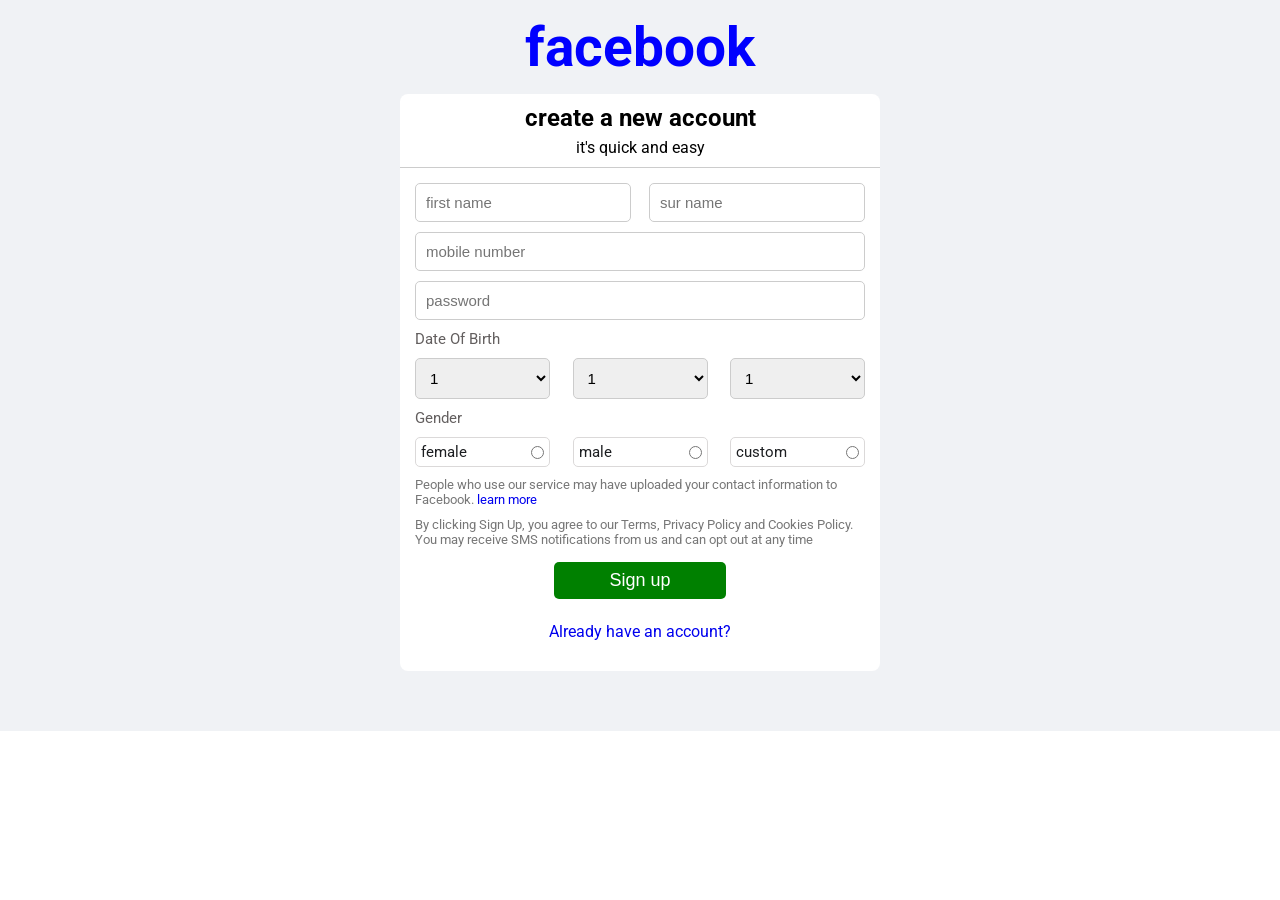
==== index.html @ 957b7621 "initial commit" ====
<!DOCTYPE html>
<html lang="en">

<head>
    <meta charset="UTF-8">
    <meta name="viewport" content="width=device-width, initial-scale=1.0">
    <title>facebook-signup</title>
    <link rel="preconnect" href="https://fonts.googleapis.com">
    <link rel="preconnect" href="https://fonts.gstatic.com" crossorigin>
    <link href="https://fonts.googleapis.com/css2?family=Roboto:ital,wght@0,100..900;1,100..900&display=swap"
        rel="stylesheet">
    <link rel="stylesheet" href="/facebook-signup/styles.css" />
</head>

<body>
    <div class="main-div">
        <h1 id="logo">facebook</h1>
        <form>
            <div class="signup-form">
                <div class="form-heading">
                    <h2> create a new account</h2>
                    <p>it's quick and easy</p>
                </div>
                <div class="input-fields">
                    <div class="half-width">
                        <input type="text" placeholder="first name" />
                    </div>
                    <div class="half-width">
                        <input type="text" placeholder="sur name" />
                    </div>
                    <div class="full-width">
                        <input type="numbers" placeholder="mobile number" />
                    </div>
                    <div class="full-width">
                        <input type="password" placeholder="password" />
                    </div>
                    <label>Date Of Birth</label>
                    <div class="dob-div">
                        <div class="quat-width">
                            <select>
                                <option>1</option>
                            </select>
                        </div>
                        <div class="quat-width">
                            <select>
                                <option>1</option>
                            </select>
                        </div>
                        <div class="quat-width">
                            <select>
                                <option>1</option>
                            </select>
                        </div>
                    </div>
                    <label>Gender</label>
                    <div class="dob-div">
                        <div class="quat-width">
                            <div class="radio-div">
                                <label class="radio-label">female</label>
                                <input type="radio" class="radio-input" />
                            </div>
                        </div>
                        <div class="quat-width">
                            <div class="radio-div">
                                <label class="radio-label">male</label>
                                <input type="radio" class="radio-input" />
                            </div>
                        </div>
                        <div class="quat-width">
                            <div class="radio-div">
                                <label class="radio-label">custom</label>
                                <input type="radio" class="radio-input" />
                            </div>
                        </div>
                    </div>
                    <small>People who use our service may have uploaded your contact information to Facebook. <a
                            href="https://www.facebook.com">learn more</a>
                    </small>
                    <small>By clicking Sign Up, you agree to our Terms, Privacy Policy and Cookies Policy. You may
                        receive SMS notifications from us and can opt out at any time

                    </small>
                    <div class="button-div">
                        <button class="sign-btn">Sign up</button>
                    </div>
                    <div class="account-div">
                        <a href="https://www.facebook.com/login/">Already have an account?</a>
                    </div>
                </div>

            </div>
    </div>

    </div>
    </form>

    </div>
</body>

</html>
---- facebook-signup/styles.css ----
body, h1, h2, p {
    margin: 0;
    font-family: "Roboto", sans-serif;
}

.main-div {
    background-color: #f0f2f5;
    display: flex;
    justify-content: center;
    flex-direction: column;
    align-items: center;
    padding-bottom: 60px;
}

#logo {
    font-size: 55px;
    color: blue;
    padding: 15px 0px;

}

.signup-form {
    background-color: #fff;
    width: 480px;
    border-radius: 8px;

}

.form-heading {
    text-align: center;
    padding: 10px;
    border-bottom: 1px solid #ccc;
    
}

h2 {
    padding-bottom: 6px;
}

.input-fields {
    padding: 15px;
    display: flex;
    justify-content: space-between;
    flex-wrap: wrap;
}

input, select {
    padding: 10px;
     border: 1px solid #ccc;
     border-radius: 5px;
     width: 100%;
     margin-bottom: 10px;
     font-size: 15px;
}

.half-width {
    width: 48%;
    display: flex;
}

.full-width {
    width: 100%;
    display: flex;

}

label{
    font-size: 15px;
    color: rgb(99, 95, 95);
    padding-bottom: 10px;
}

.dob-div {
    display: flex;
    width: 100%;
    justify-content: space-between;
}

.quat-width {
    width: 30%;
    display: flex;

}

.radio-div {
     border: 1px solid #dbd9d9;
     border-radius: 5px;
     width: 100%;
     padding: 5px;
     display: flex;
     align-items: center;
     justify-content: space-between;

}

.radio-label {
    padding-bottom: 0;
    font-size: 15px;
    color:  #1c1e21;
}

.radio-input {
    margin: 0;
    width: auto;

}

small {
    padding-top: 10px;
    font-size: 13px;
    color: #777;
}

a {
    text-decoration: none;
}


.button-div {
    padding: 15px 0px;
    display: flex;
    width: 100%;
    justify-content: center;

}

.sign-btn {
    border: 0;
    background-color: green;
    color:#fff;
    padding: 8px 55px;
    border-radius: 5px; 
    align-items: center;
    font-size: 18px;
    font-weight: 500;
}

.account-div {
    display: flex;
    justify-content: center;
    width: 100%;
    padding-bottom: 15px;
    padding-top: 8px;
}
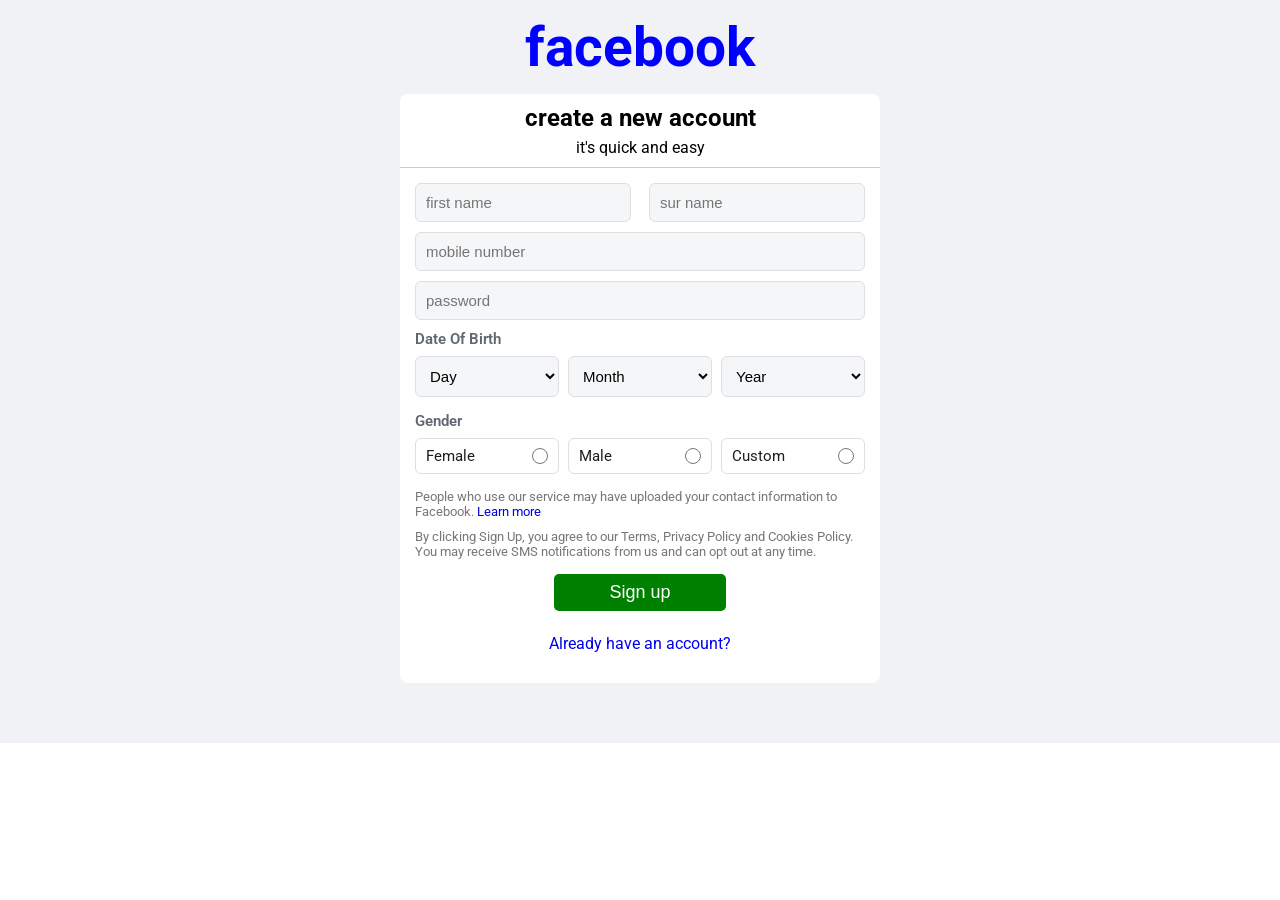
==== commit c78a4162: "initial commit" ====
--- a/index.html
+++ b/index.html
@@ -9,7 +9,7 @@
     <link rel="preconnect" href="https://fonts.gstatic.com" crossorigin>
     <link href="https://fonts.googleapis.com/css2?family=Roboto:ital,wght@0,100..900;1,100..900&display=swap"
         rel="stylesheet">
-    <link rel="stylesheet" href="/facebook-signup/styles.css" />
+    <link rel="stylesheet" href="./styles.css" />
 </head>
 
 <body>
@@ -29,7 +29,7 @@
                         <input type="text" placeholder="sur name" />
                     </div>
                     <div class="full-width">
-                        <input type="numbers" placeholder="mobile number" />
+                        <input type="text" placeholder="mobile number" />
                     </div>
                     <div class="full-width">
                         <input type="password" placeholder="password" />
@@ -37,18 +37,18 @@
                     <label>Date Of Birth</label>
                     <div class="dob-div">
                         <div class="quat-width">
-                            <select>
-                                <option>1</option>
+                            <select id="day">
+                                <option value="">Day</option>
                             </select>
                         </div>
                         <div class="quat-width">
-                            <select>
-                                <option>1</option>
+                            <select id="month">
+                                <option value="">Month</option>
                             </select>
                         </div>
                         <div class="quat-width">
-                            <select>
-                                <option>1</option>
+                            <select id="year">
+                                <option value="">Year</option>
                             </select>
                         </div>
                     </div>
@@ -56,30 +56,59 @@
                     <div class="dob-div">
                         <div class="quat-width">
                             <div class="radio-div">
-                                <label class="radio-label">female</label>
-                                <input type="radio" class="radio-input" />
+                                <label class="radio-label">Female</label>
+                                <input type="radio" name="gender" value="female" class="radio-input" />
                             </div>
                         </div>
                         <div class="quat-width">
                             <div class="radio-div">
-                                <label class="radio-label">male</label>
-                                <input type="radio" class="radio-input" />
+                                <label class="radio-label">Male</label>
+                                <input type="radio" name="gender" value="male" class="radio-input" />
                             </div>
                         </div>
                         <div class="quat-width">
                             <div class="radio-div">
-                                <label class="radio-label">custom</label>
-                                <input type="radio" class="radio-input" />
+                                <label class="radio-label">Custom</label>
+                                <input type="radio" name="gender" value="custom" class="radio-input" />
                             </div>
                         </div>
                     </div>
                     <small>People who use our service may have uploaded your contact information to Facebook. <a
-                            href="https://www.facebook.com">learn more</a>
+                            href="https://www.facebook.com">Learn more</a>
                     </small>
                     <small>By clicking Sign Up, you agree to our Terms, Privacy Policy and Cookies Policy. You may
-                        receive SMS notifications from us and can opt out at any time
+                        receive SMS notifications from us and can opt out at any time.
+                    </small>
+                    <script>
+                        // Populate Day
+                        const daySelect = document.getElementById('day');
+                        for (let i = 1; i <= 31; i++) {
+                            const option = document.createElement('option');
+                            option.value = i;
+                            option.textContent = i;
+                            daySelect.appendChild(option);
+                        }
 
-                    </small>
+                        // Populate Month
+                        const monthSelect = document.getElementById('month');
+                        const months = ["Jan", "Feb", "Mar", "Apr", "May", "Jun", "Jul", "Aug", "Sep", "Oct", "Nov", "Dec"];
+                        months.forEach((month, index) => {
+                            const option = document.createElement('option');
+                            option.value = index + 1;
+                            option.textContent = month;
+                            monthSelect.appendChild(option);
+                        });
+
+                        // Populate Year
+                        const yearSelect = document.getElementById('year');
+                        const currentYear = new Date().getFullYear();
+                        for (let i = currentYear; i >= 1905; i--) {
+                            const option = document.createElement('option');
+                            option.value = i;
+                            option.textContent = i;
+                            yearSelect.appendChild(option);
+                        }
+                    </script>
                     <div class="button-div">
                         <button class="sign-btn">Sign up</button>
                     </div>
@@ -87,13 +116,8 @@
                         <a href="https://www.facebook.com/login/">Already have an account?</a>
                     </div>
                 </div>
-
             </div>
-    </div>
-
-    </div>
-    </form>
-
+        </form>
     </div>
 </body>
 
--- a/styles.css
+++ b/styles.css
@@ -0,0 +1,167 @@
+body,
+h1,
+h2,
+p {
+    margin: 0;
+    font-family: "Roboto", sans-serif;
+}
+
+.main-div {
+    background-color: #f0f2f5;
+    display: flex;
+    justify-content: center;
+    flex-direction: column;
+    align-items: center;
+    padding-bottom: 60px;
+}
+
+#logo {
+    font-size: 55px;
+    color: blue;
+    padding: 15px 0px;
+
+}
+
+.signup-form {
+    background-color: #fff;
+    width: 480px;
+    border-radius: 8px;
+
+}
+
+.form-heading {
+    text-align: center;
+    padding: 10px;
+    border-bottom: 1px solid #ccc;
+
+}
+
+h2 {
+    padding-bottom: 6px;
+}
+
+.input-fields {
+    padding: 15px;
+    display: flex;
+    justify-content: space-between;
+    flex-wrap: wrap;
+}
+
+input,
+select {
+    padding: 10px;
+    border: 1px solid #dddfe2;
+    border-radius: 6px;
+    width: 100%;
+    margin-bottom: 10px;
+    font-size: 15px;
+    background-color: #f5f6f7;
+    transition: border-color 0.2s;
+}
+
+input:focus,
+select:focus {
+    border-color: #1877f2;
+    outline: none;
+}
+
+.half-width {
+    width: 48%;
+    display: flex;
+}
+
+.full-width {
+    width: 100%;
+    display: flex;
+
+}
+
+label {
+    font-size: 15px;
+    font-weight: 600;
+    color: #606770;
+    padding-bottom: 8px;
+    display: block;
+    width: 100%;
+}
+
+.dob-div {
+    display: flex;
+    width: 100%;
+    justify-content: space-between;
+    margin-bottom: 5px;
+}
+
+.quat-width {
+    width: 32%;
+    display: flex;
+
+}
+
+.radio-div {
+    border: 1px solid #dddfe2;
+    border-radius: 6px;
+    width: 100%;
+    padding: 8px 10px;
+    display: flex;
+    align-items: center;
+    justify-content: space-between;
+    cursor: pointer;
+    background-color: #fff;
+    transition: background-color 0.2s;
+}
+
+.radio-div:hover {
+    background-color: #f5f6f7;
+}
+
+.radio-label {
+    padding-bottom: 0;
+    font-size: 15px;
+    font-weight: normal;
+    color: #1c1e21;
+}
+
+.radio-input {
+    margin: 0;
+    width: 18px;
+    height: 18px;
+}
+
+small {
+    padding-top: 10px;
+    font-size: 13px;
+    color: #777;
+}
+
+a {
+    text-decoration: none;
+}
+
+
+.button-div {
+    padding: 15px 0px;
+    display: flex;
+    width: 100%;
+    justify-content: center;
+
+}
+
+.sign-btn {
+    border: 0;
+    background-color: green;
+    color: #fff;
+    padding: 8px 55px;
+    border-radius: 5px;
+    align-items: center;
+    font-size: 18px;
+    font-weight: 500;
+}
+
+.account-div {
+    display: flex;
+    justify-content: center;
+    width: 100%;
+    padding-bottom: 15px;
+    padding-top: 8px;
+}
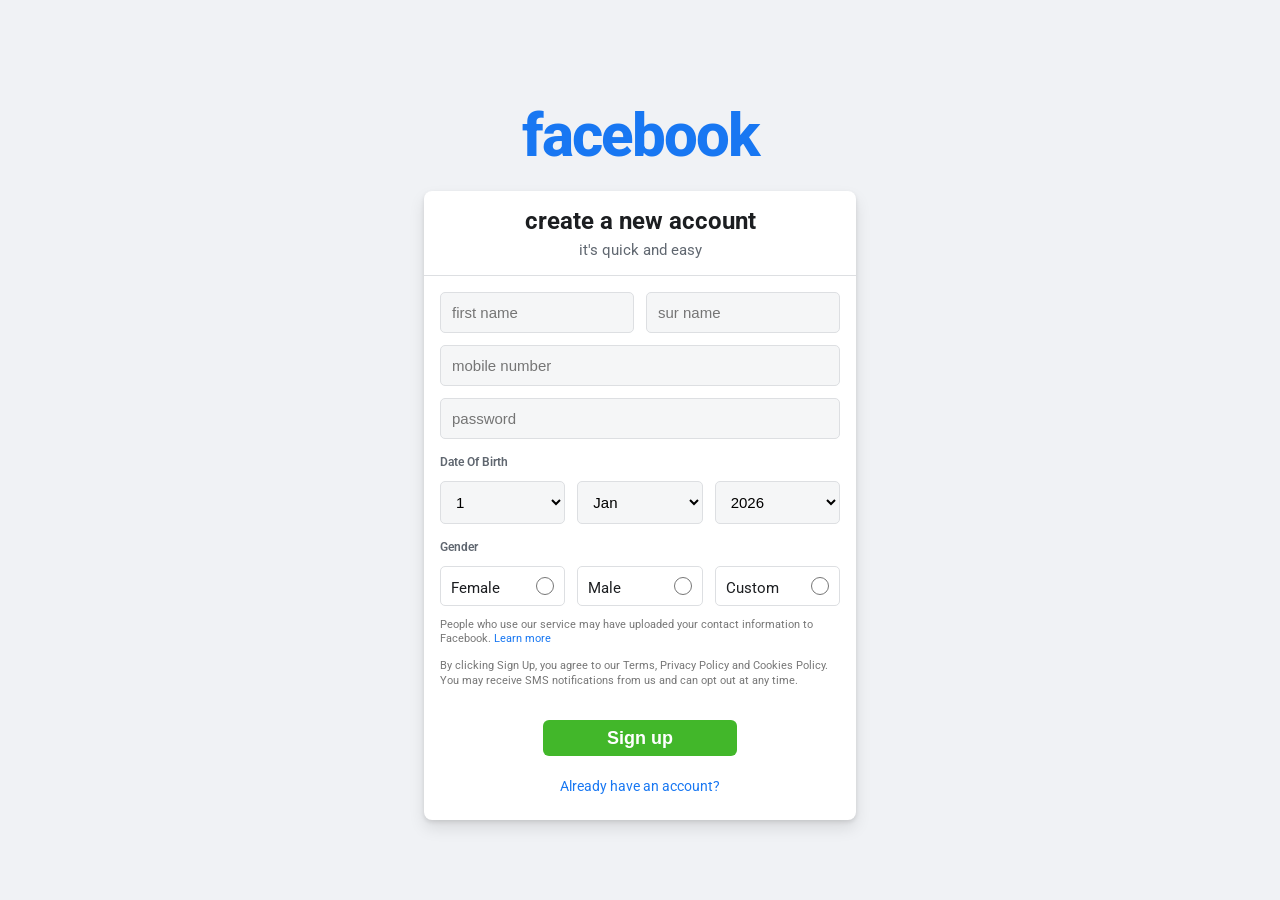
==== commit 3a9cd34d: "initial commit" ====
--- a/index.html
+++ b/index.html
@@ -22,11 +22,13 @@
                     <p>it's quick and easy</p>
                 </div>
                 <div class="input-fields">
-                    <div class="half-width">
-                        <input type="text" placeholder="first name" />
-                    </div>
-                    <div class="half-width">
-                        <input type="text" placeholder="sur name" />
+                    <div class="row">
+                        <div class="half-width">
+                            <input type="text" placeholder="first name" />
+                        </div>
+                        <div class="half-width">
+                            <input type="text" placeholder="sur name" />
+                        </div>
                     </div>
                     <div class="full-width">
                         <input type="text" placeholder="mobile number" />
@@ -38,17 +40,179 @@
                     <div class="dob-div">
                         <div class="quat-width">
                             <select id="day">
-                                <option value="">Day</option>
+                                <option value="1">1</option>
+                                <option value="2">2</option>
+                                <option value="3">3</option>
+                                <option value="4">4</option>
+                                <option value="5">5</option>
+                                <option value="6">6</option>
+                                <option value="7">7</option>
+                                <option value="8">8</option>
+                                <option value="9">9</option>
+                                <option value="10">10</option>
+                                <option value="11">11</option>
+                                <option value="12">12</option>
+                                <option value="13">13</option>
+                                <option value="14">14</option>
+                                <option value="15">15</option>
+                                <option value="16">16</option>
+                                <option value="17">17</option>
+                                <option value="18">18</option>
+                                <option value="19">19</option>
+                                <option value="20">20</option>
+                                <option value="21">21</option>
+                                <option value="22">22</option>
+                                <option value="23">23</option>
+                                <option value="24">24</option>
+                                <option value="25">25</option>
+                                <option value="26">26</option>
+                                <option value="27">27</option>
+                                <option value="28">28</option>
+                                <option value="29">29</option>
+                                <option value="30">30</option>
+                                <option value="31">31</option>
                             </select>
                         </div>
                         <div class="quat-width">
                             <select id="month">
-                                <option value="">Month</option>
+                                <option value="1">Jan</option>
+                                <option value="2">Feb</option>
+                                <option value="3">Mar</option>
+                                <option value="4">Apr</option>
+                                <option value="5">May</option>
+                                <option value="6">Jun</option>
+                                <option value="7">Jul</option>
+                                <option value="8">Aug</option>
+                                <option value="9">Sep</option>
+                                <option value="10">Oct</option>
+                                <option value="11">Nov</option>
+                                <option value="12">Dec</option>
                             </select>
                         </div>
                         <div class="quat-width">
                             <select id="year">
-                                <option value="">Year</option>
+                                <option value="2026">2026</option>
+                                <option value="2025">2025</option>
+                                <option value="2024">2024</option>
+                                <option value="2023">2023</option>
+                                <option value="2022">2022</option>
+                                <option value="2021">2021</option>
+                                <option value="2020">2020</option>
+                                <option value="2019">2019</option>
+                                <option value="2018">2018</option>
+                                <option value="2017">2017</option>
+                                <option value="2016">2016</option>
+                                <option value="2015">2015</option>
+                                <option value="2014">2014</option>
+                                <option value="2013">2013</option>
+                                <option value="2012">2012</option>
+                                <option value="2011">2011</option>
+                                <option value="2010">2010</option>
+                                <option value="2009">2009</option>
+                                <option value="2008">2008</option>
+                                <option value="2007">2007</option>
+                                <option value="2006">2006</option>
+                                <option value="2005">2005</option>
+                                <option value="2004">2004</option>
+                                <option value="2003">2003</option>
+                                <option value="2002">2002</option>
+                                <option value="2001">2001</option>
+                                <option value="2000">2000</option>
+                                <option value="1999">1999</option>
+                                <option value="1998">1998</option>
+                                <option value="1997">1997</option>
+                                <option value="1996">1996</option>
+                                <option value="1995">1995</option>
+                                <option value="1994">1994</option>
+                                <option value="1993">1993</option>
+                                <option value="1992">1992</option>
+                                <option value="1991">1991</option>
+                                <option value="1990">1990</option>
+                                <option value="1989">1989</option>
+                                <option value="1988">1988</option>
+                                <option value="1987">1987</option>
+                                <option value="1986">1986</option>
+                                <option value="1985">1985</option>
+                                <option value="1984">1984</option>
+                                <option value="1983">1983</option>
+                                <option value="1982">1982</option>
+                                <option value="1981">1981</option>
+                                <option value="1980">1980</option>
+                                <option value="1979">1979</option>
+                                <option value="1978">1978</option>
+                                <option value="1977">1977</option>
+                                <option value="1976">1976</option>
+                                <option value="1975">1975</option>
+                                <option value="1974">1974</option>
+                                <option value="1973">1973</option>
+                                <option value="1972">1972</option>
+                                <option value="1971">1971</option>
+                                <option value="1970">1970</option>
+                                <option value="1969">1969</option>
+                                <option value="1968">1968</option>
+                                <option value="1967">1967</option>
+                                <option value="1966">1966</option>
+                                <option value="1965">1965</option>
+                                <option value="1964">1964</option>
+                                <option value="1963">1963</option>
+                                <option value="1962">1962</option>
+                                <option value="1961">1961</option>
+                                <option value="1960">1960</option>
+                                <option value="1959">1959</option>
+                                <option value="1958">1958</option>
+                                <option value="1957">1957</option>
+                                <option value="1956">1956</option>
+                                <option value="1955">1955</option>
+                                <option value="1954">1954</option>
+                                <option value="1953">1953</option>
+                                <option value="1952">1952</option>
+                                <option value="1951">1951</option>
+                                <option value="1950">1950</option>
+                                <option value="1949">1949</option>
+                                <option value="1948">1948</option>
+                                <option value="1947">1947</option>
+                                <option value="1946">1946</option>
+                                <option value="1945">1945</option>
+                                <option value="1944">1944</option>
+                                <option value="1943">1943</option>
+                                <option value="1942">1942</option>
+                                <option value="1941">1941</option>
+                                <option value="1940">1940</option>
+                                <option value="1939">1939</option>
+                                <option value="1938">1938</option>
+                                <option value="1937">1937</option>
+                                <option value="1936">1936</option>
+                                <option value="1935">1935</option>
+                                <option value="1934">1934</option>
+                                <option value="1933">1933</option>
+                                <option value="1932">1932</option>
+                                <option value="1931">1931</option>
+                                <option value="1930">1930</option>
+                                <option value="1929">1929</option>
+                                <option value="1928">1928</option>
+                                <option value="1927">1927</option>
+                                <option value="1926">1926</option>
+                                <option value="1925">1925</option>
+                                <option value="1924">1924</option>
+                                <option value="1923">1923</option>
+                                <option value="1922">1922</option>
+                                <option value="1921">1921</option>
+                                <option value="1920">1920</option>
+                                <option value="1919">1919</option>
+                                <option value="1918">1918</option>
+                                <option value="1917">1917</option>
+                                <option value="1916">1916</option>
+                                <option value="1915">1915</option>
+                                <option value="1914">1914</option>
+                                <option value="1913">1913</option>
+                                <option value="1912">1912</option>
+                                <option value="1911">1911</option>
+                                <option value="1910">1910</option>
+                                <option value="1909">1909</option>
+                                <option value="1908">1908</option>
+                                <option value="1907">1907</option>
+                                <option value="1906">1906</option>
+                                <option value="1905">1905</option>
                             </select>
                         </div>
                     </div>
@@ -79,36 +243,6 @@
                     <small>By clicking Sign Up, you agree to our Terms, Privacy Policy and Cookies Policy. You may
                         receive SMS notifications from us and can opt out at any time.
                     </small>
-                    <script>
-                        // Populate Day
-                        const daySelect = document.getElementById('day');
-                        for (let i = 1; i <= 31; i++) {
-                            const option = document.createElement('option');
-                            option.value = i;
-                            option.textContent = i;
-                            daySelect.appendChild(option);
-                        }
-
-                        // Populate Month
-                        const monthSelect = document.getElementById('month');
-                        const months = ["Jan", "Feb", "Mar", "Apr", "May", "Jun", "Jul", "Aug", "Sep", "Oct", "Nov", "Dec"];
-                        months.forEach((month, index) => {
-                            const option = document.createElement('option');
-                            option.value = index + 1;
-                            option.textContent = month;
-                            monthSelect.appendChild(option);
-                        });
-
-                        // Populate Year
-                        const yearSelect = document.getElementById('year');
-                        const currentYear = new Date().getFullYear();
-                        for (let i = currentYear; i >= 1905; i--) {
-                            const option = document.createElement('option');
-                            option.value = i;
-                            option.textContent = i;
-                            yearSelect.appendChild(option);
-                        }
-                    </script>
                     <div class="button-div">
                         <button class="sign-btn">Sign up</button>
                     </div>
@@ -116,7 +250,6 @@
                         <a href="https://www.facebook.com/login/">Already have an account?</a>
                     </div>
                 </div>
-            </div>
         </form>
     </div>
 </body>
--- a/styles.css
+++ b/styles.css
@@ -1,107 +1,123 @@
-body,
+body {
+    margin: 0;
+    font-family: "Roboto", sans-serif;
+    display: flex;
+    justify-content: center;
+    align-items: center;
+    min-height: 100vh;
+    background-color: #f0f2f5;
+}
+
 h1,
 h2,
 p {
     margin: 0;
-    font-family: "Roboto", sans-serif;
 }
 
 .main-div {
-    background-color: #f0f2f5;
     display: flex;
-    justify-content: center;
     flex-direction: column;
     align-items: center;
-    padding-bottom: 60px;
+    width: 100%;
 }
 
 #logo {
-    font-size: 55px;
-    color: blue;
-    padding: 15px 0px;
-
+    font-size: 60px;
+    font-weight: 800;
+    color: #1877f2;
+    padding: 20px 0;
+    letter-spacing: -2px;
 }
 
 .signup-form {
     background-color: #fff;
-    width: 480px;
+    width: 432px;
     border-radius: 8px;
-
+    box-shadow: 0 2px 4px rgba(0, 0, 0, 0.1), 0 8px 16px rgba(0, 0, 0, 0.1);
+    display: flex;
+    flex-direction: column;
 }
 
 .form-heading {
-    text-align: center;
-    padding: 10px;
-    border-bottom: 1px solid #ccc;
-
+    display: flex;
+    flex-direction: column;
+    align-items: center;
+    padding: 16px;
+    border-bottom: 1px solid #dddfe2;
 }
 
 h2 {
     padding-bottom: 6px;
+    font-size: 24px;
+    color: #1c1e21;
+}
+
+p {
+    color: #606770;
+    font-size: 15px;
 }
 
 .input-fields {
-    padding: 15px;
+    padding: 16px;
     display: flex;
-    justify-content: space-between;
-    flex-wrap: wrap;
+    flex-direction: column;
+    gap: 12px;
+}
+
+.row {
+    display: flex;
+    gap: 12px;
+    width: 100%;
 }
 
 input,
 select {
-    padding: 10px;
+    padding: 11px;
     border: 1px solid #dddfe2;
-    border-radius: 6px;
+    border-radius: 5px;
     width: 100%;
-    margin-bottom: 10px;
     font-size: 15px;
     background-color: #f5f6f7;
-    transition: border-color 0.2s;
+    transition: border-color 0.2s, box-shadow 0.2s;
+    box-sizing: border-box;
 }
 
 input:focus,
 select:focus {
     border-color: #1877f2;
     outline: none;
+    box-shadow: 0 0 0 2px #e7f3ff;
 }
 
 .half-width {
-    width: 48%;
-    display: flex;
+    flex: 1;
 }
 
 .full-width {
     width: 100%;
-    display: flex;
-
 }
 
 label {
-    font-size: 15px;
+    font-size: 12px;
     font-weight: 600;
     color: #606770;
-    padding-bottom: 8px;
-    display: block;
-    width: 100%;
+    margin-top: 4px;
+    display: flex;
 }
 
 .dob-div {
     display: flex;
+    gap: 12px;
     width: 100%;
-    justify-content: space-between;
-    margin-bottom: 5px;
 }
 
 .quat-width {
-    width: 32%;
-    display: flex;
-
+    flex: 1;
 }
 
 .radio-div {
     border: 1px solid #dddfe2;
-    border-radius: 6px;
-    width: 100%;
+    border-radius: 5px;
     padding: 8px 10px;
     display: flex;
     align-items: center;
@@ -109,6 +125,8 @@
     cursor: pointer;
     background-color: #fff;
     transition: background-color 0.2s;
+    box-sizing: border-box;
+    width: 100%;
 }
 
 .radio-div:hover {
@@ -116,7 +134,6 @@
 }
 
 .radio-label {
-    padding-bottom: 0;
     font-size: 15px;
     font-weight: normal;
     color: #1c1e21;
@@ -129,39 +146,49 @@
 }
 
 small {
-    padding-top: 10px;
-    font-size: 13px;
+    font-size: 11px;
     color: #777;
+    line-height: 1.34;
 }
 
 a {
     text-decoration: none;
+    color: #1877f2;
 }
 
+a:hover {
+    text-decoration: underline;
+}
 
 .button-div {
-    padding: 15px 0px;
+    padding: 20px 0 10px 0;
     display: flex;
-    width: 100%;
     justify-content: center;
-
 }
 
 .sign-btn {
-    border: 0;
-    background-color: green;
+    border: none;
+    background-color: #42b72a;
     color: #fff;
-    padding: 8px 55px;
-    border-radius: 5px;
-    align-items: center;
+    padding: 0 64px;
+    height: 36px;
+    border-radius: 6px;
     font-size: 18px;
-    font-weight: 500;
+    font-weight: 700;
+    cursor: pointer;
+    transition: background-color 0.2s;
+}
+
+.sign-btn:hover {
+    background-color: #36a420;
 }
 
 .account-div {
     display: flex;
     justify-content: center;
-    width: 100%;
-    padding-bottom: 15px;
-    padding-top: 8px;
+    padding-bottom: 10px;
+}
+
+.account-div a {
+    font-size: 14px;
 }
